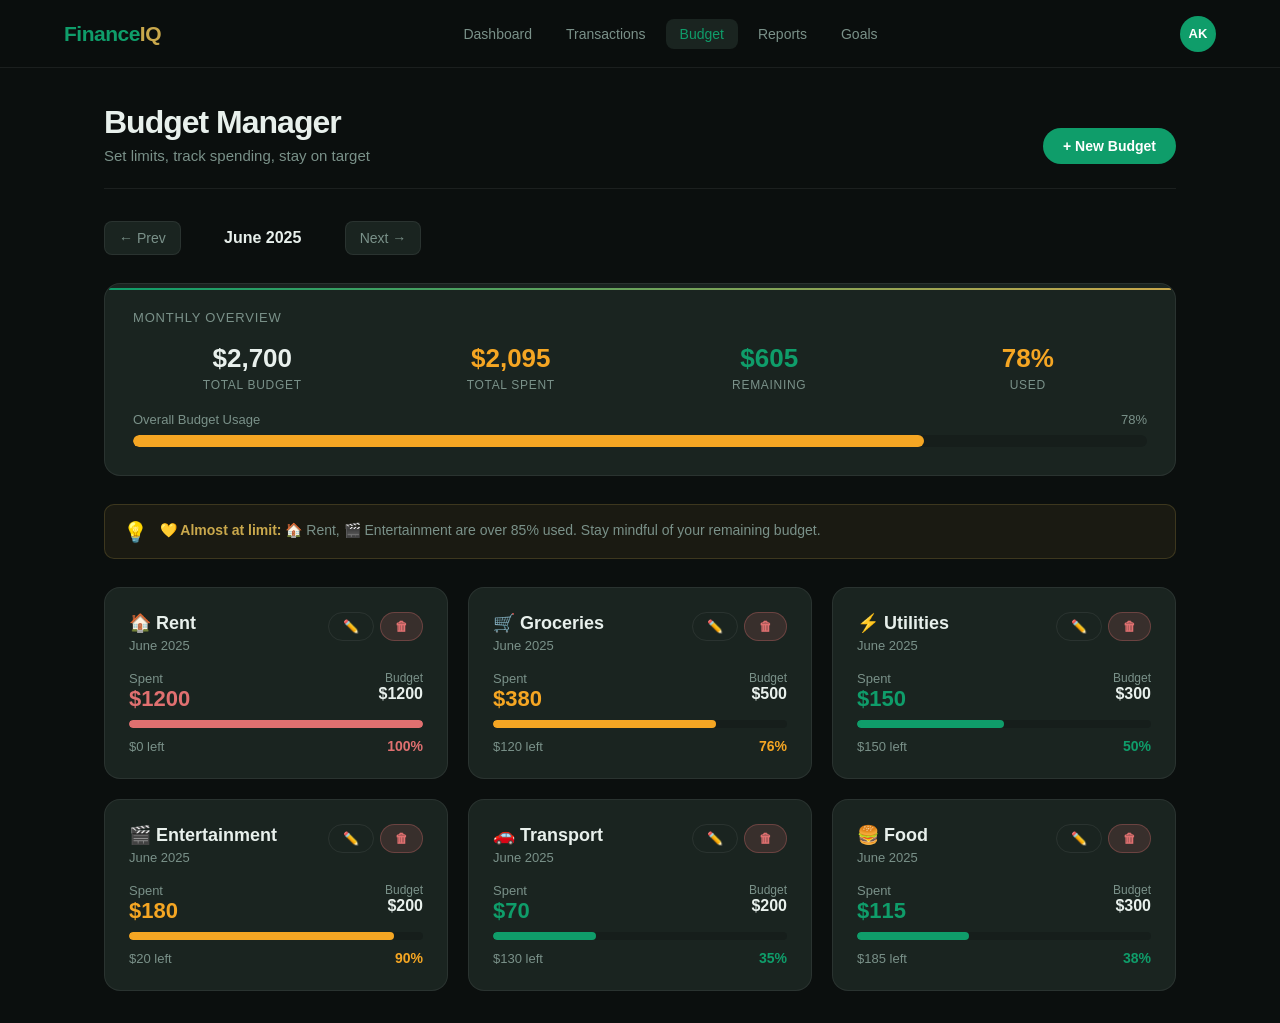
==== budget.html @ a9368490 "Initial commit" ====
<!DOCTYPE html>
<html lang="en">
<head>
<meta charset="UTF-8"/>
<meta name="viewport" content="width=device-width, initial-scale=1.0"/>
<title>Budget — FinanceIQ</title>
<link rel="stylesheet" href="style.css"/>
<style>
.budget-grid { display:grid; grid-template-columns:repeat(auto-fill,minmax(300px,1fr)); gap:20px; margin-bottom:32px; }
.bud-card { background:var(--surface); border:1px solid var(--border); border-radius:var(--radius); padding:24px; transition:all 0.25s; }
.bud-card:hover { border-color:var(--border2); transform:translateY(-2px); }
.bud-card-top { display:flex; justify-content:space-between; align-items:flex-start; margin-bottom:18px; }
.bud-icon { font-size:26px; }
.bud-actions { display:flex; gap:6px; }
.bud-cat { font-size:18px; font-weight:600; margin-bottom:4px; }
.bud-meta { font-size:13px; color:var(--muted); }
.bud-amounts { display:flex; justify-content:space-between; margin:16px 0 8px; }
.bud-spent-lbl { font-size:13px; color:var(--muted); }
.bud-spent-val { font-family:var(--display); font-size:22px; font-weight:700; }
.bud-total-lbl { font-size:12px; color:var(--muted); text-align:right; }
.bud-total-val { font-size:16px; font-weight:600; text-align:right; }
.bud-footer { display:flex; justify-content:space-between; align-items:center; margin-top:10px; }
.bud-remaining { font-size:13px; }
.bud-pct-lbl { font-size:14px; font-weight:700; }
.over-indicator { background:rgba(224,112,112,0.1); border:1px solid rgba(224,112,112,0.3); border-radius:var(--radius-sm); padding:10px 14px; display:flex; align-items:center; gap:10px; margin-top:12px; font-size:13px; color:var(--danger); }
.month-selector { display:flex; align-items:center; gap:12px; margin-bottom:28px; }
.month-btn { background:var(--surface); border:1px solid var(--border); color:var(--muted); padding:8px 14px; border-radius:8px; cursor:pointer; font-size:14px; font-family:var(--body); transition:all 0.2s; }
.month-btn:hover { border-color:var(--border2); color:var(--text); }
.month-display { font-size:16px; font-weight:600; color:var(--text); min-width:140px; text-align:center; }
.overall-card { background:var(--surface); border:1px solid var(--border); border-radius:var(--radius); padding:28px; margin-bottom:28px; }
.overall-row { display:grid; grid-template-columns:repeat(4,1fr); gap:20px; }
.ov-item { text-align:center; }
.ov-val { font-family:var(--display); font-size:26px; font-weight:700; }
.ov-lbl { font-size:12px; color:var(--muted); margin-top:4px; text-transform:uppercase; letter-spacing:0.7px; }
.category-tip { background:rgba(201,168,76,0.08); border:1px solid rgba(201,168,76,0.2); border-radius:var(--radius-sm); padding:14px 18px; margin-bottom:28px; display:flex; gap:12px; align-items:flex-start; }
.tip-icon { font-size:20px; flex-shrink:0; margin-top:1px; }
.tip-text { font-size:14px; color:var(--muted); line-height:1.6; }
.tip-text strong { color:var(--gold); }
@media(max-width:600px){.overall-row{grid-template-columns:1fr 1fr;}}
</style>
</head>
<body>

<nav class="topnav">
  <a href="index.html" class="nav-logo">Finance<span>IQ</span></a>
  <ul class="nav-links">
    <li><a href="dashboard.html">Dashboard</a></li>
    <li><a href="transaction.html">Transactions</a></li>
    <li><a href="budget.html" class="active">Budget</a></li>
    <li><a href="report.html">Reports</a></li>
    <li><a href="goals.html">Goals</a></li>
  </ul>
  <div class="nav-right"><div class="nav-avatar">AK</div></div>
</nav>

<div class="page-wrap">
<div class="container">

  <div class="page-header" style="display:flex;justify-content:space-between;align-items:flex-end;flex-wrap:wrap;gap:12px">
    <div>
      <h1>Budget Manager</h1>
      <p>Set limits, track spending, stay on target</p>
    </div>
    <button class="btn btn-primary" onclick="openAddModal()">+ New Budget</button>
  </div>

  <!-- MONTH SELECTOR -->
  <div class="month-selector">
    <button class="month-btn" onclick="changeMonth(-1)">← Prev</button>
    <div class="month-display" id="monthDisplay">June 2025</div>
    <button class="month-btn" onclick="changeMonth(1)">Next →</button>
  </div>

  <!-- OVERALL SUMMARY -->
  <div class="overall-card card-accent">
    <div style="font-size:13px;text-transform:uppercase;letter-spacing:0.8px;color:var(--muted);margin-bottom:18px">Monthly Overview</div>
    <div class="overall-row" id="overallRow"></div>
    <div style="margin-top:20px">
      <div style="display:flex;justify-content:space-between;font-size:13px;color:var(--muted);margin-bottom:8px">
        <span>Overall Budget Usage</span>
        <span id="overallPctLbl">0%</span>
      </div>
      <div class="progress-wrap" style="height:12px">
        <div class="progress-fill" id="overallFill" style="width:0%;background:var(--green)"></div>
      </div>
    </div>
  </div>

  <!-- TIP -->
  <div class="category-tip" id="tipBox" style="display:none">
    <div class="tip-icon">💡</div>
    <div class="tip-text" id="tipText"></div>
  </div>

  <!-- BUDGET CARDS -->
  <div class="budget-grid" id="budgetGrid"></div>

  <div id="emptyBudget" style="display:none;text-align:center;padding:60px 20px;color:var(--muted)">
    <div style="font-size:48px;margin-bottom:14px">🎯</div>
    <div style="font-size:16px">No budgets set for this month</div>
    <button class="btn btn-primary" style="margin-top:18px" onclick="openAddModal()">Add Your First Budget</button>
  </div>

</div>
</div>

<!-- ADD MODAL -->
<div class="modal-overlay" id="addModal">
  <div class="modal">
    <div class="modal-header">
      <h3>New Budget</h3>
      <button class="modal-close" onclick="closeAddModal()">×</button>
    </div>
    <div class="form-group">
      <label>Category</label>
      <select class="form-control" id="bCat">
        <option>🏠 Rent</option><option>🛒 Groceries</option><option>⚡ Utilities</option>
        <option>🚗 Transport</option><option>🎬 Entertainment</option><option>🍔 Food</option>
        <option>🏥 Healthcare</option><option>🛍️ Shopping</option><option>📚 Education</option>
        <option>✈️ Travel</option><option>💊 Medicines</option><option>📱 Phone/Internet</option>
        <option>🎁 Gifts</option><option>Other</option>
      </select>
    </div>
    <div class="form-group">
      <label>Budget Amount ($)</label>
      <input type="number" class="form-control" id="bAmount" placeholder="e.g. 500" min="1"/>
    </div>
    <div class="form-group">
      <label>Spent So Far ($) <span style="color:var(--muted);font-weight:400">(optional)</span></label>
      <input type="number" class="form-control" id="bSpent" placeholder="0" min="0"/>
    </div>
    <div class="modal-footer">
      <button class="btn btn-ghost" onclick="closeAddModal()">Cancel</button>
      <button class="btn btn-primary" onclick="addBudget()">Save Budget</button>
    </div>
  </div>
</div>

<!-- EDIT MODAL -->
<div class="modal-overlay" id="editModal">
  <div class="modal">
    <div class="modal-header">
      <h3>Edit Budget</h3>
      <button class="modal-close" onclick="closeEditModal()">×</button>
    </div>
    <div class="form-group">
      <label>Category</label>
      <input type="text" class="form-control" id="eCat" readonly/>
    </div>
    <div class="form-group">
      <label>Budget Amount ($)</label>
      <input type="number" class="form-control" id="eAmount" min="1"/>
    </div>
    <div class="form-group">
      <label>Spent ($)</label>
      <input type="number" class="form-control" id="eSpent" min="0"/>
    </div>
    <div class="modal-footer">
      <button class="btn btn-ghost" onclick="closeEditModal()">Cancel</button>
      <button class="btn btn-primary" onclick="saveEdit()">Update Budget</button>
    </div>
  </div>
</div>

<div id="toast">✓ Done</div>

<script>
let budgets = [
  {id:1, cat:'🏠 Rent', amount:1200, spent:1200},
  {id:2, cat:'🛒 Groceries', amount:500, spent:380},
  {id:3, cat:'⚡ Utilities', amount:300, spent:150},
  {id:4, cat:'🎬 Entertainment', amount:200, spent:180},
  {id:5, cat:'🚗 Transport', amount:200, spent:70},
  {id:6, cat:'🍔 Food', amount:300, spent:115},
];
let nextId = 7;
let editingId = null;
const months = ['January','February','March','April','May','June','July','August','September','October','November','December'];
let monthOffset = 0;

function getMonthLabel() {
  const d = new Date(2025,5 + monthOffset,1);
  return months[d.getMonth()] + ' ' + d.getFullYear();
}

function changeMonth(dir) { monthOffset += dir; document.getElementById('monthDisplay').textContent = getMonthLabel(); render(); }

function getColor(pct) {
  if(pct >= 100) return '#e07070';
  if(pct >= 75) return '#f5a623';
  return '#0f9d6a';
}

function render() {
  const grid = document.getElementById('budgetGrid');
  const empty = document.getElementById('emptyBudget');
  if(budgets.length === 0) { grid.innerHTML=''; empty.style.display='block'; updateOverall(); return; }
  empty.style.display='none';

  grid.innerHTML = budgets.map(b => {
    const pct = Math.round(b.spent / b.amount * 100);
    const color = getColor(pct);
    const rem = b.amount - b.spent;
    const over = b.spent > b.amount;
    return `<div class="bud-card">
      <div class="bud-card-top">
        <div>
          <div class="bud-cat">${b.cat}</div>
          <div class="bud-meta">${getMonthLabel()}</div>
        </div>
        <div class="bud-actions">
          <button class="btn btn-ghost btn-sm" onclick="openEditModal(${b.id})">✏️</button>
          <button class="btn btn-danger btn-sm" onclick="deleteBudget(${b.id})">🗑</button>
        </div>
      </div>
      <div class="bud-amounts">
        <div><div class="bud-spent-lbl">Spent</div><div class="bud-spent-val" style="color:${color}">$${b.spent.toFixed(0)}</div></div>
        <div><div class="bud-total-lbl">Budget</div><div class="bud-total-val">$${b.amount.toFixed(0)}</div></div>
      </div>
      <div class="progress-wrap">
        <div class="progress-fill" style="width:${Math.min(pct,100)}%;background:${color}"></div>
      </div>
      <div class="bud-footer">
        <span class="bud-remaining" style="color:${over?'var(--danger)':'var(--muted)'}">${over?'⚠️ Over by $'+Math.abs(rem).toFixed(0):'$'+rem.toFixed(0)+' left'}</span>
        <span class="bud-pct-lbl" style="color:${color}">${pct}%</span>
      </div>
      ${over ? `<div class="over-indicator">⚠️ You've exceeded this budget by $${Math.abs(rem).toFixed(0)}</div>` : ''}
    </div>`;
  }).join('');

  updateOverall();
  updateTip();
}

function updateOverall() {
  const totalBudget = budgets.reduce((s,b)=>s+b.amount,0);
  const totalSpent = budgets.reduce((s,b)=>s+b.spent,0);
  const totalRem = totalBudget - totalSpent;
  const pct = totalBudget > 0 ? Math.round(totalSpent/totalBudget*100) : 0;
  const color = getColor(pct);

  document.getElementById('overallRow').innerHTML = `
    <div class="ov-item"><div class="ov-val" style="color:var(--text)">$${totalBudget.toLocaleString()}</div><div class="ov-lbl">Total Budget</div></div>
    <div class="ov-item"><div class="ov-val" style="color:${color}">$${totalSpent.toLocaleString()}</div><div class="ov-lbl">Total Spent</div></div>
    <div class="ov-item"><div class="ov-val" style="color:${totalRem>=0?'var(--green)':'var(--danger)'}">$${Math.abs(totalRem).toLocaleString()}</div><div class="ov-lbl">${totalRem>=0?'Remaining':'Over Budget'}</div></div>
    <div class="ov-item"><div class="ov-val" style="color:${color}">${pct}%</div><div class="ov-lbl">Used</div></div>
  `;

  const fill = document.getElementById('overallFill');
  fill.style.width = Math.min(pct,100)+'%';
  fill.style.background = color;
  document.getElementById('overallPctLbl').textContent = pct+'%';
}

function updateTip() {
  const overBudget = budgets.filter(b => b.spent > b.amount);
  const nearBudget = budgets.filter(b => b.spent/b.amount >= 0.85 && b.spent <= b.amount);
  const tip = document.getElementById('tipBox');
  const tipText = document.getElementById('tipText');
  if(overBudget.length > 0) {
    tip.style.display = 'flex';
    tipText.innerHTML = `<strong>⚠️ ${overBudget.length} budget(s) exceeded:</strong> ${overBudget.map(b=>b.cat).join(', ')}. Consider reviewing your spending in these categories.`;
  } else if(nearBudget.length > 0) {
    tip.style.display = 'flex';
    tipText.innerHTML = `<strong>💛 Almost at limit:</strong> ${nearBudget.map(b=>b.cat).join(', ')} are over 85% used. Stay mindful of your remaining budget.`;
  } else {
    tip.style.display = 'none';
  }
}

function openAddModal() { document.getElementById('addModal').classList.add('open'); }
function closeAddModal() { document.getElementById('addModal').classList.remove('open'); }

function addBudget() {
  const cat = document.getElementById('bCat').value;
  const amount = parseFloat(document.getElementById('bAmount').value);
  const spent = parseFloat(document.getElementById('bSpent').value) || 0;
  if(!amount || amount <= 0) { showToast('⚠️ Enter a valid amount'); return; }
  if(budgets.find(b=>b.cat===cat)) { showToast('⚠️ Category already exists'); return; }
  budgets.push({id:nextId++, cat, amount, spent});
  closeAddModal();
  document.getElementById('bAmount').value='';
  document.getElementById('bSpent').value='';
  render();
  showToast('✓ Budget added');
}

function openEditModal(id) {
  editingId = id;
  const b = budgets.find(x=>x.id===id);
  document.getElementById('eCat').value = b.cat;
  document.getElementById('eAmount').value = b.amount;
  document.getElementById('eSpent').value = b.spent;
  document.getElementById('editModal').classList.add('open');
}
function closeEditModal() { document.getElementById('editModal').classList.remove('open'); }

function saveEdit() {
  const b = budgets.find(x=>x.id===editingId);
  const amount = parseFloat(document.getElementById('eAmount').value);
  const spent = parseFloat(document.getElementById('eSpent').value);
  if(!amount||amount<=0) { showToast('⚠️ Invalid amount'); return; }
  b.amount = amount; b.spent = isNaN(spent) ? 0 : spent;
  closeEditModal(); render(); showToast('✏️ Updated');
}

function deleteBudget(id) {
  if(confirm('Delete this budget?')) {
    budgets = budgets.filter(b=>b.id!==id);
    render(); showToast('🗑 Deleted');
  }
}

function showToast(msg) {
  const t=document.getElementById('toast'); t.textContent=msg;
  t.classList.add('show'); setTimeout(()=>t.classList.remove('show'),2200);
}

render();
</script>
</body>
</html>
---- style.css ----
@import url('https://fonts.googleapis.com/css2?family=Playfair+Display:wght@400;700;900&family=DM+Sans:wght@300;400;500;600&display=swap');

*, *::before, *::after { box-sizing: border-box; margin: 0; padding: 0; }

:root {
  --green: #0f9d6a;
  --green-dark: #0a7a52;
  --green-light: #e6f7f1;
  --green-glow: rgba(15,157,106,0.15);
  --gold: #c9a84c;
  --bg: #0b0f0e;
  --bg2: #111815;
  --bg3: #161e1b;
  --surface: #1a2420;
  --surface2: #1f2c27;
  --border: rgba(255,255,255,0.07);
  --border2: rgba(15,157,106,0.25);
  --text: #e8f0ec;
  --muted: #7a9189;
  --danger: #e07070;
  --warning: #f5a623;
  --display: 'Poppins', sans-serif;
  --body: 'Poppins', sans-serif;
  --radius: 16px;
  --radius-sm: 10px;
}

html { scroll-behavior: smooth; }
body { font-family: var(--body); background: var(--bg); color: var(--text); overflow-x: hidden; min-height: 100vh; }

::-webkit-scrollbar { width: 6px; }
::-webkit-scrollbar-track { background: var(--bg); }
::-webkit-scrollbar-thumb { background: var(--surface2); border-radius: 3px; }

/* NAV */
nav.topnav {
  position: fixed; top: 0; left: 0; right: 0; z-index: 100;
  display: flex; align-items: center; justify-content: space-between;
  padding: 0 5%; height: 68px;
  background: rgba(11,15,14,0.92); backdrop-filter: blur(14px);
  border-bottom: 1px solid var(--border);
}
.nav-logo { font-family: var(--display); font-size: 21px; font-weight: 700; color: var(--green); letter-spacing: -0.5px; text-decoration: none; }
.nav-logo span { color: var(--gold); }
.nav-links { display: flex; gap: 6px; list-style: none; }
.nav-links a {
  color: var(--muted); text-decoration: none; font-size: 14px; font-weight: 400;
  padding: 7px 14px; border-radius: 8px; transition: all 0.2s;
}
.nav-links a:hover, .nav-links a.active { color: var(--text); background: var(--surface); }
.nav-links a.active { color: var(--green); }
.nav-right { display: flex; align-items: center; gap: 12px; }
.nav-avatar {
  width: 36px; height: 36px; border-radius: 50%;
  background: var(--green); color: #fff; font-weight: 700; font-size: 13px;
  display: grid; place-items: center; cursor: pointer; border: 2px solid var(--border2);
}

/* LAYOUT */
.page-wrap { padding-top: 68px; min-height: 100vh; }
.container { max-width: 1200px; margin: 0 auto; padding: 0 5%; }
.page-header { padding: 36px 0 24px; border-bottom: 1px solid var(--border); margin-bottom: 32px; }
.page-header h1 { font-family: var(--display); font-size: 32px; font-weight: 700; letter-spacing: -1px; }
.page-header p { color: var(--muted); font-size: 15px; margin-top: 6px; }

/* CARDS */
.card {
  background: var(--surface); border: 1px solid var(--border);
  border-radius: var(--radius); padding: 24px;
}
.card-accent::before {
  content: ''; display: block; height: 2px; margin: -24px -24px 20px;
  background: linear-gradient(90deg, var(--green), var(--gold));
  border-radius: var(--radius) var(--radius) 0 0;
}

/* BUTTONS */
.btn {
  display: inline-flex; align-items: center; gap: 7px;
  padding: 10px 20px; border-radius: 50px; font-family: var(--body);
  font-size: 14px; font-weight: 600; cursor: pointer; text-decoration: none;
  transition: all 0.2s; border: none;
}
.btn-primary { background: var(--green); color: #fff; }
.btn-primary:hover { background: var(--green-dark); transform: translateY(-1px); }
.btn-danger { background: rgba(224,112,112,0.15); color: var(--danger); border: 1px solid rgba(224,112,112,0.3); }
.btn-danger:hover { background: rgba(224,112,112,0.25); }
.btn-ghost { background: transparent; color: var(--muted); border: 1px solid var(--border); }
.btn-ghost:hover { color: var(--text); border-color: var(--border2); background: var(--surface2); }
.btn-sm { padding: 6px 14px; font-size: 13px; }

/* FORM */
.form-group { margin-bottom: 18px; }
.form-group label { display: block; font-size: 13px; color: var(--muted); margin-bottom: 7px; font-weight: 500; }
.form-control {
  width: 100%; padding: 11px 14px; background: var(--bg3);
  border: 1px solid var(--border); border-radius: var(--radius-sm);
  color: var(--text); font-family: var(--body); font-size: 15px; outline: none;
  transition: border-color 0.2s;
}
.form-control:focus { border-color: var(--border2); }
.form-control::placeholder { color: var(--muted); }
select.form-control option { background: var(--bg2); }

/* BADGES */
.badge { display: inline-block; padding: 3px 10px; border-radius: 50px; font-size: 12px; font-weight: 600; }
.badge-green { background: rgba(15,157,106,0.15); color: var(--green); }
.badge-red { background: rgba(224,112,112,0.15); color: var(--danger); }
.badge-gold { background: rgba(201,168,76,0.12); color: var(--gold); }
.badge-muted { background: var(--surface2); color: var(--muted); }

/* TABLE */
.data-table { width: 100%; border-collapse: collapse; }
.data-table th {
  text-align: left; padding: 12px 16px; font-size: 12px; font-weight: 600;
  text-transform: uppercase; letter-spacing: 0.8px; color: var(--muted);
  border-bottom: 1px solid var(--border);
}
.data-table td { padding: 14px 16px; font-size: 14px; border-bottom: 1px solid var(--border); vertical-align: middle; }
.data-table tbody tr:hover { background: var(--surface2); }
.data-table tbody tr:last-child td { border-bottom: none; }

/* STAT CARDS */
.stats-grid { display: grid; grid-template-columns: repeat(auto-fit, minmax(200px, 1fr)); gap: 16px; margin-bottom: 28px; }
.stat-card { background: var(--surface); border: 1px solid var(--border); border-radius: var(--radius); padding: 20px 22px; }
.stat-card .sc-label { font-size: 12px; text-transform: uppercase; letter-spacing: 0.8px; color: var(--muted); margin-bottom: 8px; }
.stat-card .sc-val { font-family: var(--display); font-size: 28px; font-weight: 700; }
.stat-card .sc-sub { font-size: 13px; margin-top: 4px; }

/* MODAL */
.modal-overlay {
  display: none; position: fixed; inset: 0; z-index: 200;
  background: rgba(0,0,0,0.7); backdrop-filter: blur(4px);
  align-items: center; justify-content: center;
}
.modal-overlay.open { display: flex; }
.modal {
  background: var(--surface); border: 1px solid var(--border2);
  border-radius: var(--radius); padding: 32px; width: 100%; max-width: 480px;
  margin: 20px; animation: slideUp 0.25s ease;
}
@keyframes slideUp { from { transform: translateY(20px); opacity: 0; } to { transform: translateY(0); opacity: 1; } }
.modal-header { display: flex; justify-content: space-between; align-items: center; margin-bottom: 24px; }
.modal-header h3 { font-family: var(--display); font-size: 22px; font-weight: 700; }
.modal-close { background: none; border: none; color: var(--muted); font-size: 22px; cursor: pointer; line-height: 1; }
.modal-close:hover { color: var(--text); }
.modal-footer { display: flex; gap: 10px; justify-content: flex-end; margin-top: 24px; }

/* PROGRESS BAR */
.progress-wrap { height: 8px; background: var(--bg3); border-radius: 50px; overflow: hidden; }
.progress-fill { height: 100%; border-radius: 50px; transition: width 0.6s ease; }

/* TOAST */
#toast {
  position: fixed; bottom: 28px; right: 28px; z-index: 999;
  background: var(--surface2); border: 1px solid var(--border2);
  color: var(--text); padding: 14px 22px; border-radius: var(--radius-sm);
  font-size: 14px; font-weight: 500;
  transform: translateY(80px); opacity: 0; transition: all 0.3s;
  display: flex; align-items: center; gap: 10px;
}
#toast.show { transform: translateY(0); opacity: 1; }

/* FOOTER */
.page-footer { border-top: 1px solid var(--border); padding: 24px 0; margin-top: 60px; text-align: center; color: var(--muted); font-size: 13px; }

/* RESPONSIVE */
@media (max-width: 768px) {
  .nav-links { display: none; }
  .stats-grid { grid-template-columns: 1fr 1fr; }
}
@media (max-width: 480px) {
  .stats-grid { grid-template-columns: 1fr; }
}
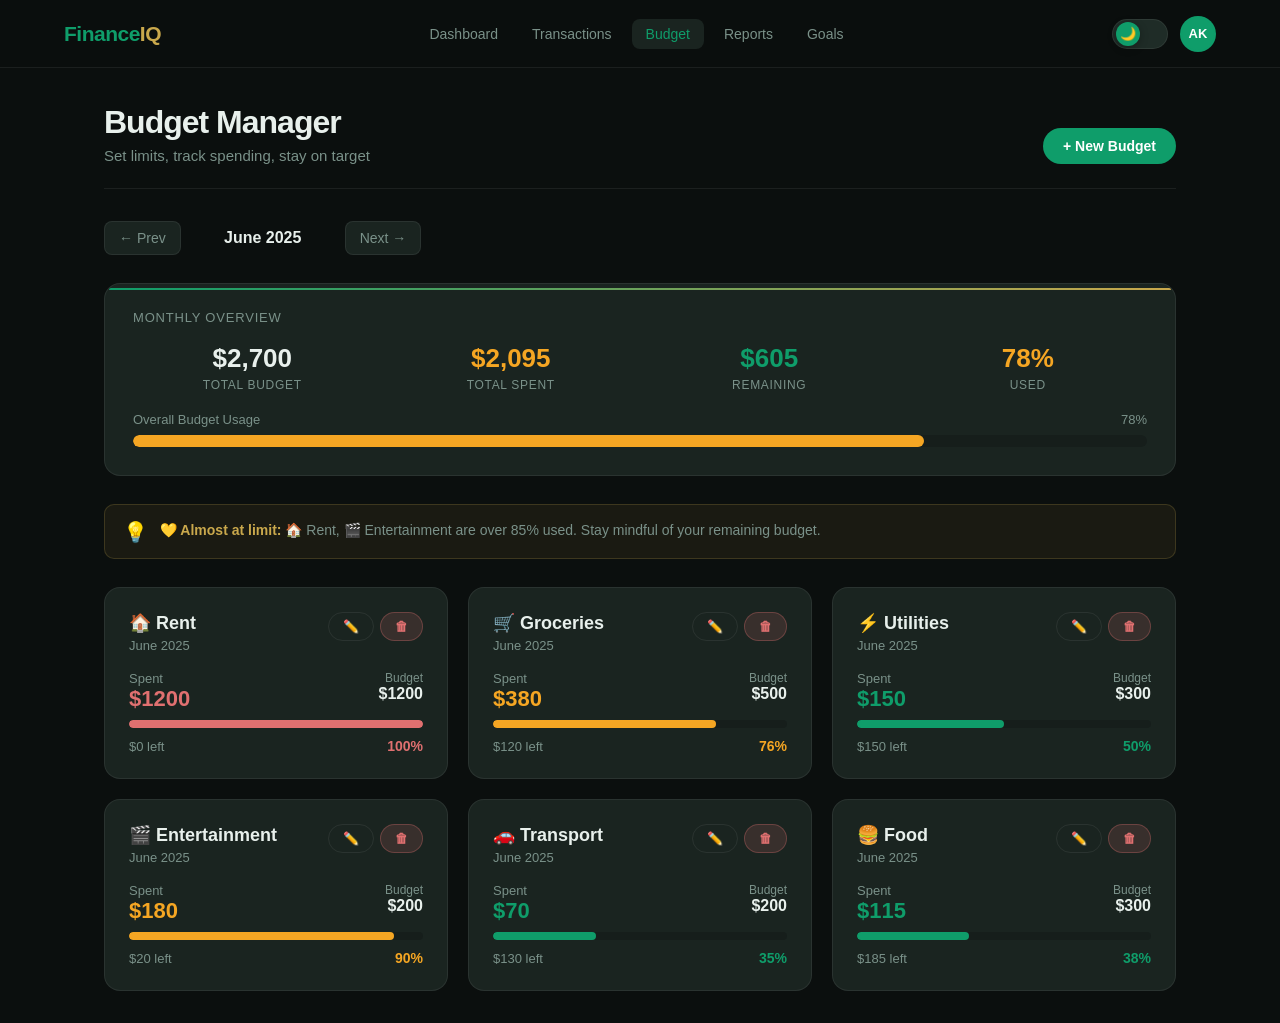
==== commit aa3f5219: "updated financeIQ" ====
--- a/budget.html
+++ b/budget.html
@@ -1,7 +1,8 @@
 <!DOCTYPE html>
-<html lang="en">
+<html lang="en" data-theme="dark">
 <head>
 <meta charset="UTF-8"/>
+<script src="theme.js"></script>
 <meta name="viewport" content="width=device-width, initial-scale=1.0"/>
 <title>Budget — FinanceIQ</title>
 <link rel="stylesheet" href="style.css"/>
@@ -50,7 +51,7 @@
     <li><a href="report.html">Reports</a></li>
     <li><a href="goals.html">Goals</a></li>
   </ul>
-  <div class="nav-right"><div class="nav-avatar">AK</div></div>
+  <div class="nav-right"><button class="theme-toggle" aria-label="Toggle theme"><div class="toggle-knob"></div></button><div class="nav-avatar">AK</div></div>
 </nav>
 
 <div class="page-wrap">
--- a/style.css
+++ b/style.css
@@ -2,27 +2,66 @@
 
 *, *::before, *::after { box-sizing: border-box; margin: 0; padding: 0; }
 
-:root {
+/* ── DARK THEME (default) ── */
+:root,
+[data-theme="dark"] {
   --green: #0f9d6a;
   --green-dark: #0a7a52;
   --green-light: #e6f7f1;
   --green-glow: rgba(15,157,106,0.15);
   --gold: #c9a84c;
-  --bg: #0b0f0e;
-  --bg2: #111815;
-  --bg3: #161e1b;
-  --surface: #1a2420;
-  --surface2: #1f2c27;
-  --border: rgba(255,255,255,0.07);
-  --border2: rgba(15,157,106,0.25);
-  --text: #e8f0ec;
-  --muted: #7a9189;
-  --danger: #e07070;
-  --warning: #f5a623;
+  --gold-dim: rgba(201,168,76,0.1);
+  --bg:        #0b0f0e;
+  --bg2:       #111815;
+  --bg3:       #161e1b;
+  --surface:   #1a2420;
+  --surface2:  #1f2c27;
+  --border:    rgba(255,255,255,0.07);
+  --border2:   rgba(15,157,106,0.25);
+  --text:      #e8f0ec;
+  --text2:     #a8bfb5;
+  --muted:     #7a9189;
+  --danger:    #e07070;
+  --warning:   #f5a623;
+  --shadow:    0 8px 30px rgba(0,0,0,0.5);
+  --nav-bg:    rgba(11,15,14,0.92);
   --display: 'Poppins', sans-serif;
   --body: 'Poppins', sans-serif;
   --radius: 16px;
   --radius-sm: 10px;
+}
+
+/* ── LIGHT THEME ── */
+[data-theme="light"] {
+  --green: #0d8c55;
+  --green-dark: #0a7044;
+  --green-light: #e6f7ef;
+  --green-glow: rgba(13,140,85,0.1);
+  --gold: #b8882a;
+  --gold-dim: rgba(184,136,42,0.1);
+  --bg:        #f4f7f5;
+  --bg2:       #edf1ee;
+  --bg3:       #e4eae6;
+  --surface:   #ffffff;
+  --surface2:  #f0f5f2;
+  --border:    rgba(0,0,0,0.08);
+  --border2:   rgba(13,140,85,0.3);
+  --text:      #0d1a13;
+  --text2:     #3a5044;
+  --muted:     #7a9a88;
+  --danger:    #c0392b;
+  --warning:   #d68910;
+  --shadow:    0 8px 30px rgba(0,0,0,0.1);
+  --nav-bg:    rgba(244,247,245,0.94);
+}
+
+/* ── TRANSITION ── */
+body,
+nav.topnav,
+.card, .modal, .stat-card, .data-table,
+.btn, .form-control, select {
+  transition: background-color 0.35s ease, color 0.35s ease,
+              border-color 0.35s ease, box-shadow 0.35s ease;
 }
 
 html { scroll-behavior: smooth; }
@@ -37,7 +76,7 @@
   position: fixed; top: 0; left: 0; right: 0; z-index: 100;
   display: flex; align-items: center; justify-content: space-between;
   padding: 0 5%; height: 68px;
-  background: rgba(11,15,14,0.92); backdrop-filter: blur(14px);
+  background: var(--nav-bg); backdrop-filter: blur(14px);
   border-bottom: 1px solid var(--border);
 }
 .nav-logo { font-family: var(--display); font-size: 21px; font-weight: 700; color: var(--green); letter-spacing: -0.5px; text-decoration: none; }
@@ -56,6 +95,28 @@
   display: grid; place-items: center; cursor: pointer; border: 2px solid var(--border2);
 }
 
+/* ── THEME TOGGLE ── */
+.theme-toggle {
+  width: 56px; height: 30px; border-radius: 99px;
+  background: var(--surface2); border: 1px solid var(--border);
+  cursor: pointer; display: flex; align-items: center; padding: 3px;
+  flex-shrink: 0; transition: background 0.3s;
+  position: relative;
+}
+.toggle-knob {
+  width: 24px; height: 24px; border-radius: 50%;
+  background: var(--green);
+  display: grid; place-items: center;
+  font-size: 13px; line-height: 1;
+  transition: transform 0.35s cubic-bezier(.34,1.56,.64,1);
+  transform: translateX(0);
+  box-shadow: 0 2px 8px rgba(0,0,0,0.3);
+  pointer-events: none;
+}
+[data-theme="light"] .toggle-knob { transform: translateX(26px); }
+.toggle-knob::after { content: '🌙'; }
+[data-theme="light"] .toggle-knob::after { content: '☀️'; }
+
 /* LAYOUT */
 .page-wrap { padding-top: 68px; min-height: 100vh; }
 .container { max-width: 1200px; margin: 0 auto; padding: 0 5%; }
@@ -64,10 +125,7 @@
 .page-header p { color: var(--muted); font-size: 15px; margin-top: 6px; }
 
 /* CARDS */
-.card {
-  background: var(--surface); border: 1px solid var(--border);
-  border-radius: var(--radius); padding: 24px;
-}
+.card { background: var(--surface); border: 1px solid var(--border); border-radius: var(--radius); padding: 24px; }
 .card-accent::before {
   content: ''; display: block; height: 2px; margin: -24px -24px 20px;
   background: linear-gradient(90deg, var(--green), var(--gold));
@@ -96,11 +154,11 @@
   width: 100%; padding: 11px 14px; background: var(--bg3);
   border: 1px solid var(--border); border-radius: var(--radius-sm);
   color: var(--text); font-family: var(--body); font-size: 15px; outline: none;
-  transition: border-color 0.2s;
+  transition: border-color 0.2s, background 0.35s, color 0.35s;
 }
 .form-control:focus { border-color: var(--border2); }
 .form-control::placeholder { color: var(--muted); }
-select.form-control option { background: var(--bg2); }
+select.form-control option { background: var(--bg2); color: var(--text); }
 
 /* BADGES */
 .badge { display: inline-block; padding: 3px 10px; border-radius: 50px; font-size: 12px; font-weight: 600; }
@@ -130,7 +188,7 @@
 /* MODAL */
 .modal-overlay {
   display: none; position: fixed; inset: 0; z-index: 200;
-  background: rgba(0,0,0,0.7); backdrop-filter: blur(4px);
+  background: rgba(0,0,0,0.65); backdrop-filter: blur(4px);
   align-items: center; justify-content: center;
 }
 .modal-overlay.open { display: flex; }
@@ -171,4 +229,4 @@
 }
 @media (max-width: 480px) {
   .stats-grid { grid-template-columns: 1fr; }
-}+}
